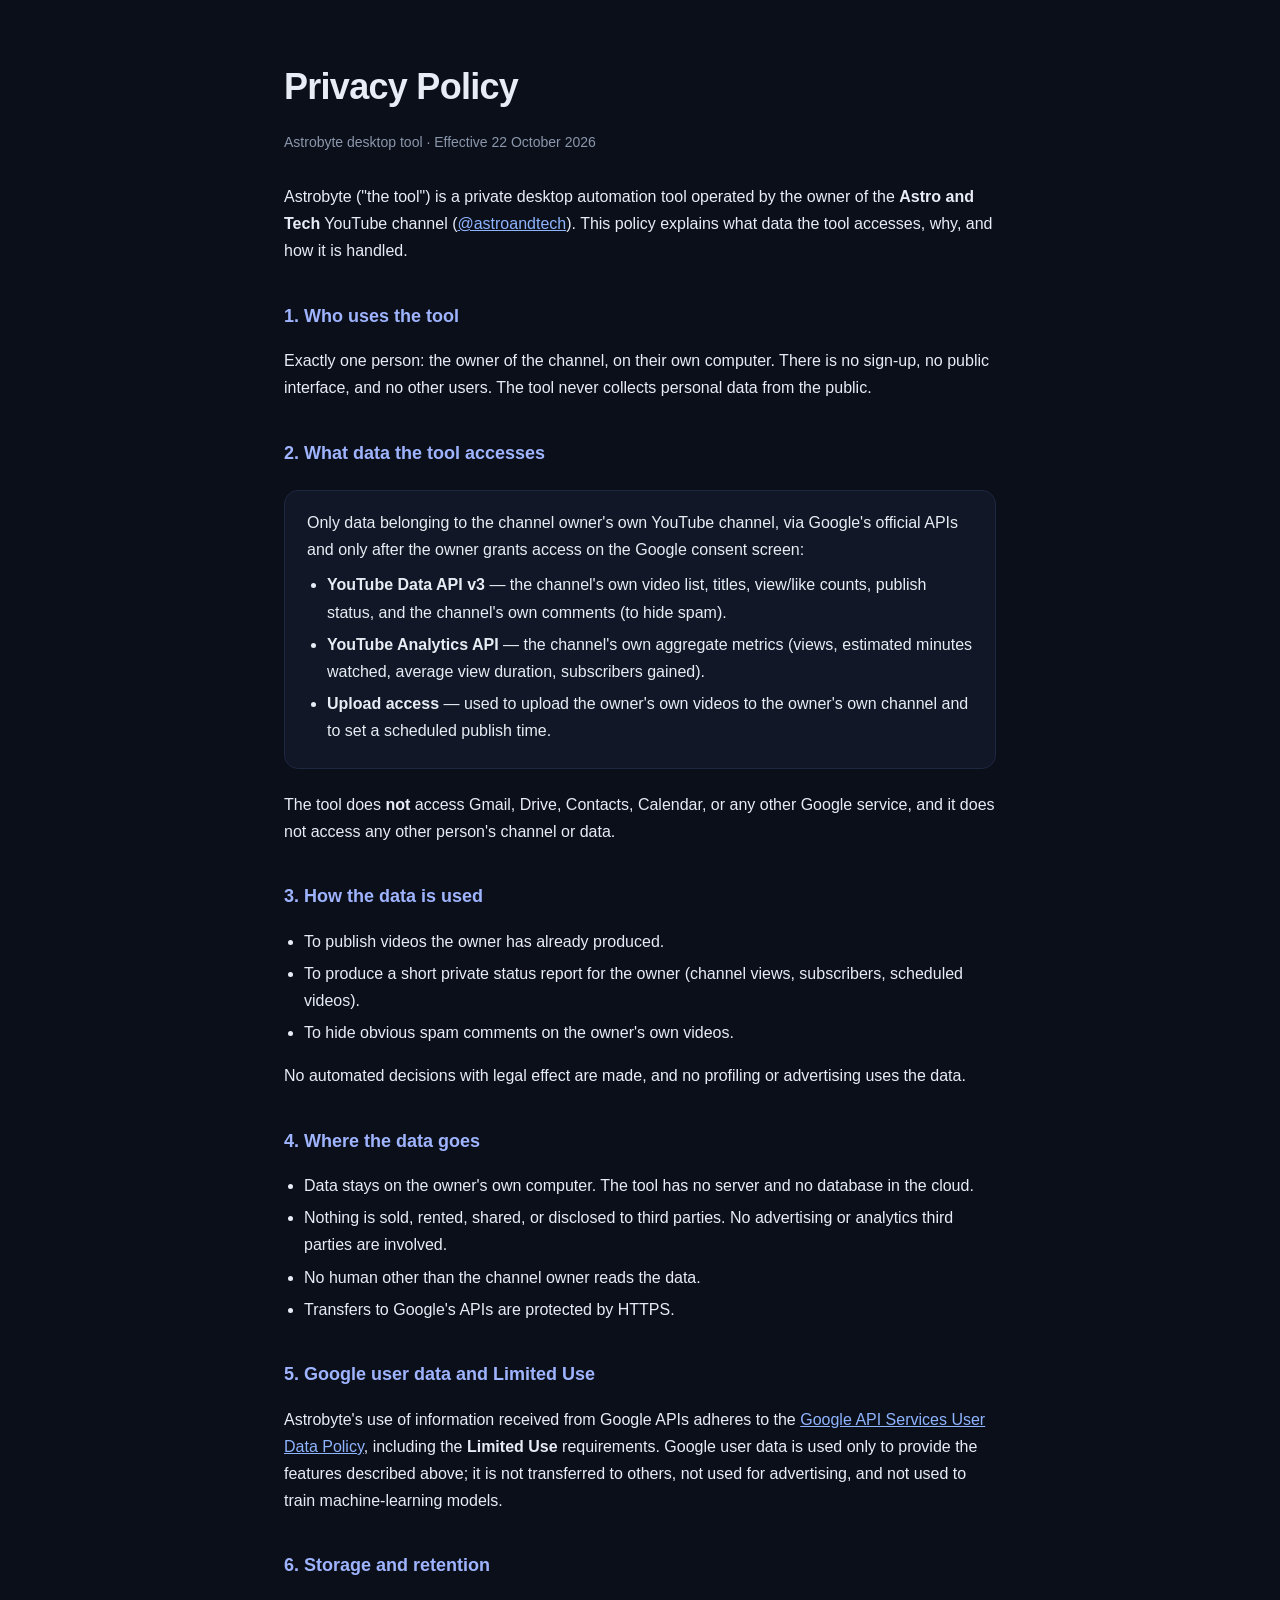
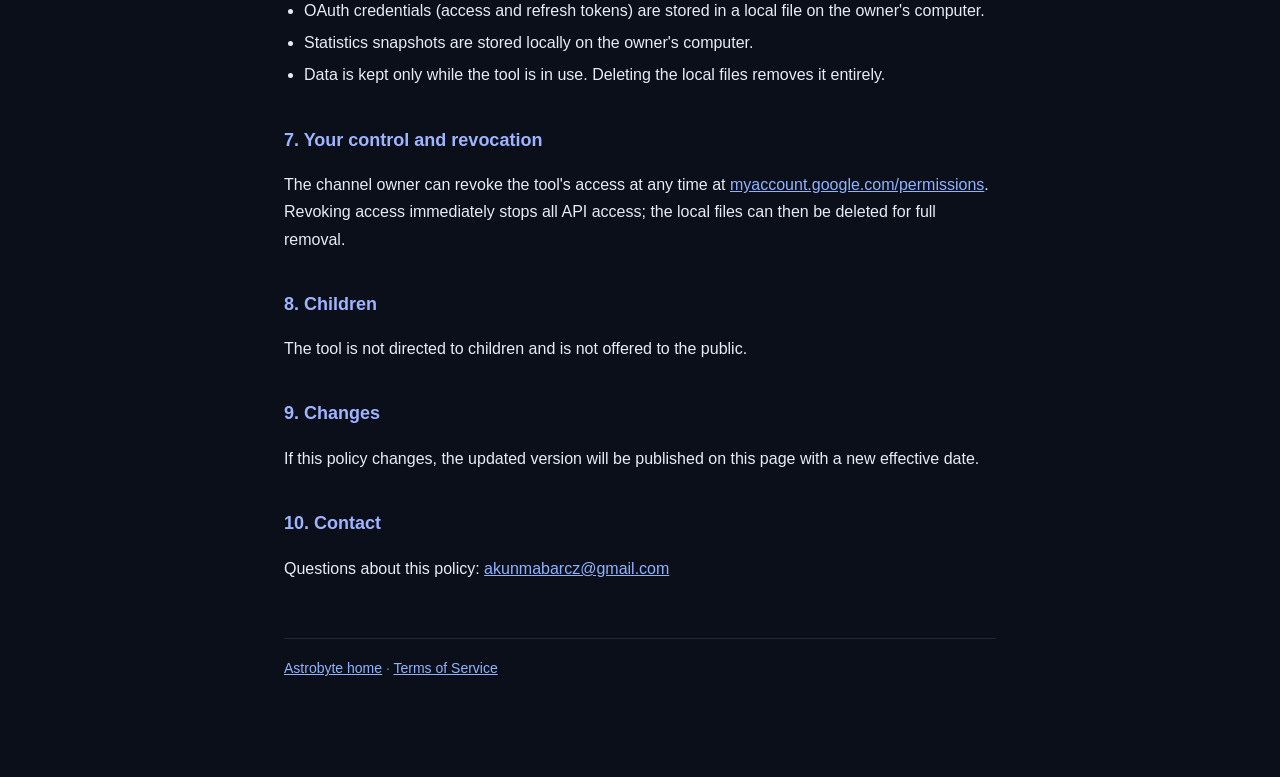
==== privacy.html @ 0652a84f "Astrobyte policy pages: home, privacy policy, terms" ====
<!doctype html>
<html lang="en">
<head>
<meta charset="utf-8">
<meta name="viewport" content="width=device-width,initial-scale=1">
<title>Privacy Policy — Astrobyte</title>
<style>
  :root { color-scheme: dark; }
  * { box-sizing: border-box; }
  body { margin:0; background:#0b0f1a; color:#e8ecf4;
         font:16px/1.7 -apple-system,BlinkMacSystemFont,"Segoe UI",Roboto,Helvetica,Arial,sans-serif; }
  main { max-width:760px; margin:0 auto; padding:56px 24px 96px; }
  h1 { font-size:36px; letter-spacing:-.02em; margin:0 0 6px; }
  h2 { font-size:18px; margin:36px 0 8px; color:#9fb4ff; }
  .sub { color:#8b97ac; font-size:14px; margin-bottom:28px; }
  a { color:#8fb4ff; }
  ul { padding-left:20px; }
  li { margin:5px 0; }
  .card { background:#111726; border:1px solid #1e2740; border-radius:14px; padding:18px 22px; margin:22px 0; }
  footer { margin-top:56px; padding-top:18px; border-top:1px solid #1e2740; color:#7b879c; font-size:14px; }
</style>
</head>
<body>
<main>
  <h1>Privacy Policy</h1>
  <p class="sub">Astrobyte desktop tool · Effective 22 October 2026</p>

  <p>Astrobyte ("the tool") is a private desktop automation tool operated by the owner of the
  <strong>Astro and Tech</strong> YouTube channel (<a href="https://www.youtube.com/@astroandtech">@astroandtech</a>).
  This policy explains what data the tool accesses, why, and how it is handled.</p>

  <h2>1. Who uses the tool</h2>
  <p>Exactly one person: the owner of the channel, on their own computer. There is no sign-up,
  no public interface, and no other users. The tool never collects personal data from the public.</p>

  <h2>2. What data the tool accesses</h2>
  <div class="card">
    <p style="margin:0 0 8px">Only data belonging to the channel owner's own YouTube channel, via
    Google's official APIs and only after the owner grants access on the Google consent screen:</p>
    <ul style="margin:0">
      <li><strong>YouTube Data API v3</strong> — the channel's own video list, titles, view/like counts,
      publish status, and the channel's own comments (to hide spam).</li>
      <li><strong>YouTube Analytics API</strong> — the channel's own aggregate metrics (views, estimated
      minutes watched, average view duration, subscribers gained).</li>
      <li><strong>Upload access</strong> — used to upload the owner's own videos to the owner's own channel
      and to set a scheduled publish time.</li>
    </ul>
  </div>
  <p>The tool does <strong>not</strong> access Gmail, Drive, Contacts, Calendar, or any other Google
  service, and it does not access any other person's channel or data.</p>

  <h2>3. How the data is used</h2>
  <ul>
    <li>To publish videos the owner has already produced.</li>
    <li>To produce a short private status report for the owner (channel views, subscribers, scheduled videos).</li>
    <li>To hide obvious spam comments on the owner's own videos.</li>
  </ul>
  <p>No automated decisions with legal effect are made, and no profiling or advertising uses the data.</p>

  <h2>4. Where the data goes</h2>
  <ul>
    <li>Data stays on the owner's own computer. The tool has no server and no database in the cloud.</li>
    <li>Nothing is sold, rented, shared, or disclosed to third parties. No advertising or analytics
      third parties are involved.</li>
    <li>No human other than the channel owner reads the data.</li>
    <li>Transfers to Google's APIs are protected by HTTPS.</li>
  </ul>

  <h2>5. Google user data and Limited Use</h2>
  <p>Astrobyte's use of information received from Google APIs adheres to the
  <a href="https://developers.google.com/terms/api-services-user-data-policy">Google API Services User
  Data Policy</a>, including the <strong>Limited Use</strong> requirements. Google user data is used only
  to provide the features described above; it is not transferred to others, not used for advertising,
  and not used to train machine-learning models.</p>

  <h2>6. Storage and retention</h2>
  <ul>
    <li>OAuth credentials (access and refresh tokens) are stored in a local file on the owner's computer.</li>
    <li>Statistics snapshots are stored locally on the owner's computer.</li>
    <li>Data is kept only while the tool is in use. Deleting the local files removes it entirely.</li>
  </ul>

  <h2>7. Your control and revocation</h2>
  <p>The channel owner can revoke the tool's access at any time at
  <a href="https://myaccount.google.com/permissions">myaccount.google.com/permissions</a>.
  Revoking access immediately stops all API access; the local files can then be deleted for full removal.</p>

  <h2>8. Children</h2>
  <p>The tool is not directed to children and is not offered to the public.</p>

  <h2>9. Changes</h2>
  <p>If this policy changes, the updated version will be published on this page with a new effective date.</p>

  <h2>10. Contact</h2>
  <p>Questions about this policy: <a href="mailto:akunmabarcz@gmail.com">akunmabarcz@gmail.com</a></p>

  <footer>
    <a href="index.html">Astrobyte home</a> · <a href="terms.html">Terms of Service</a>
  </footer>
</main>
</body>
</html>
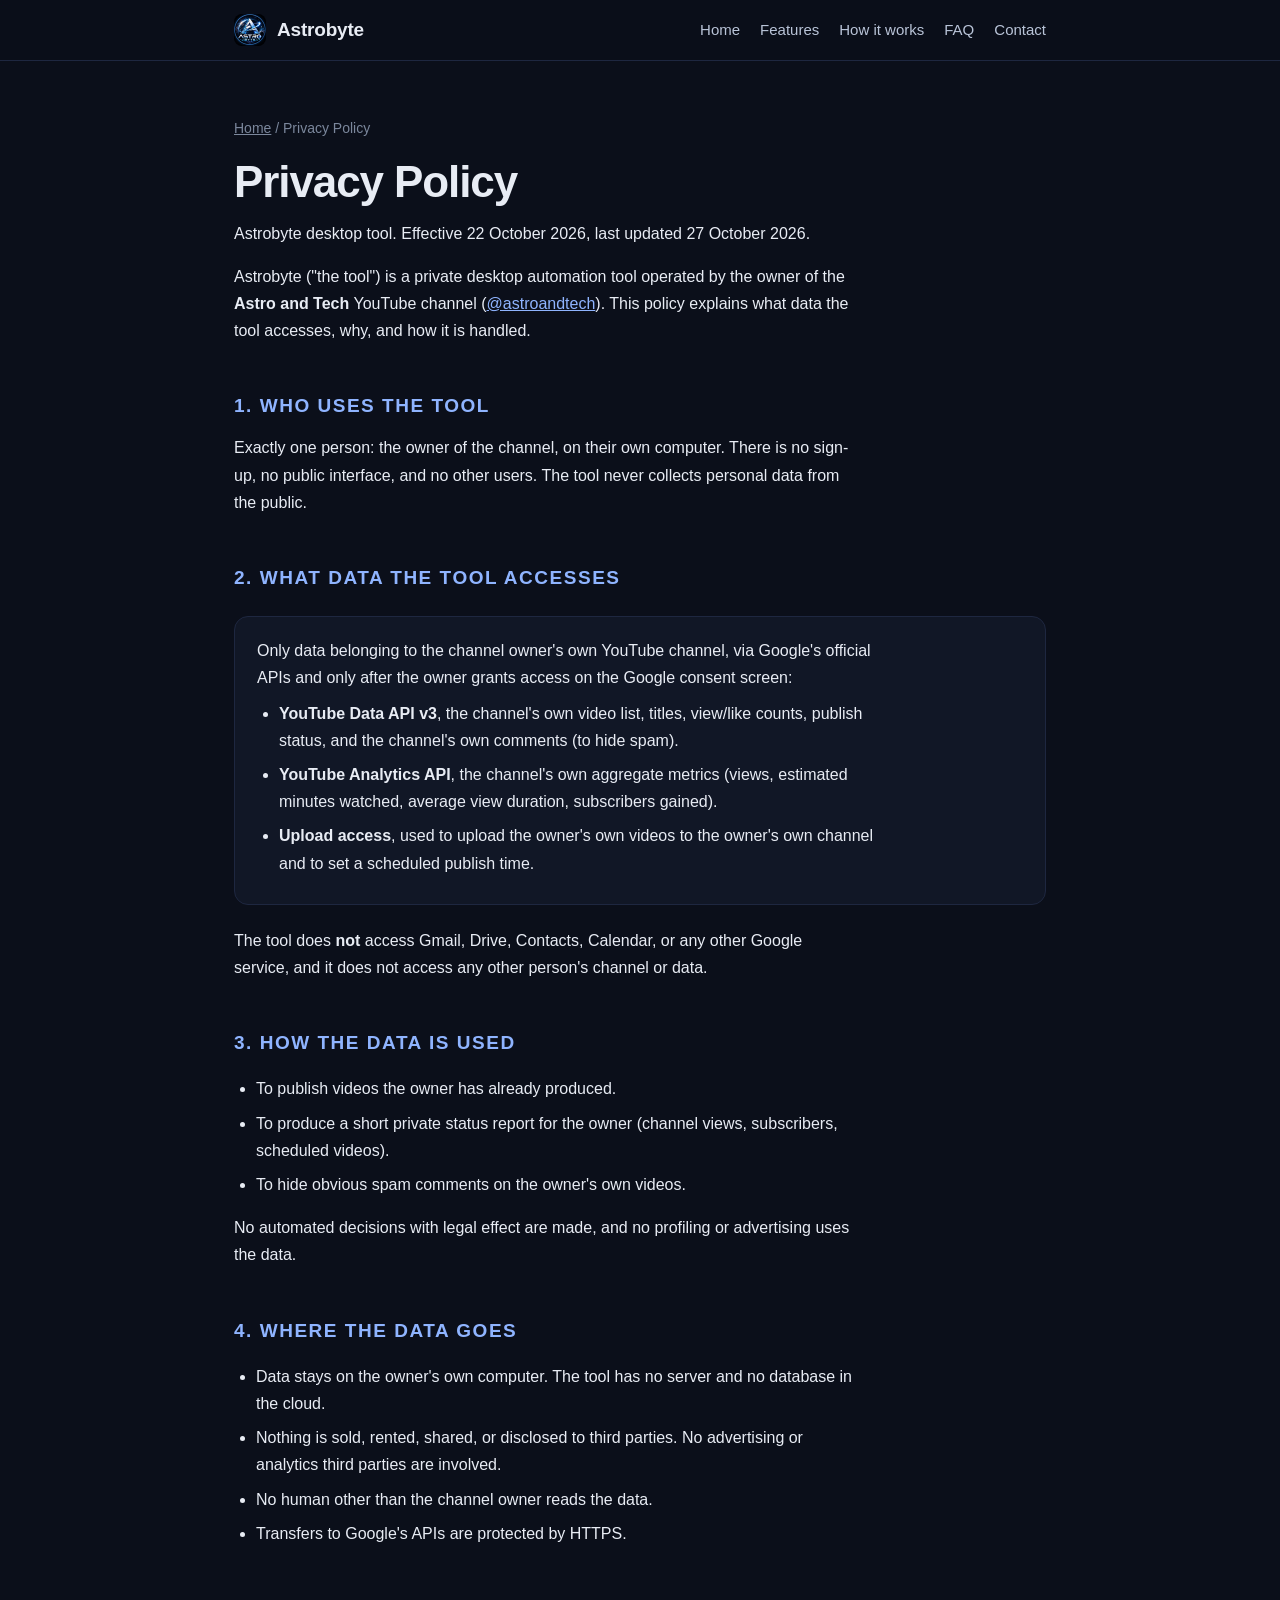
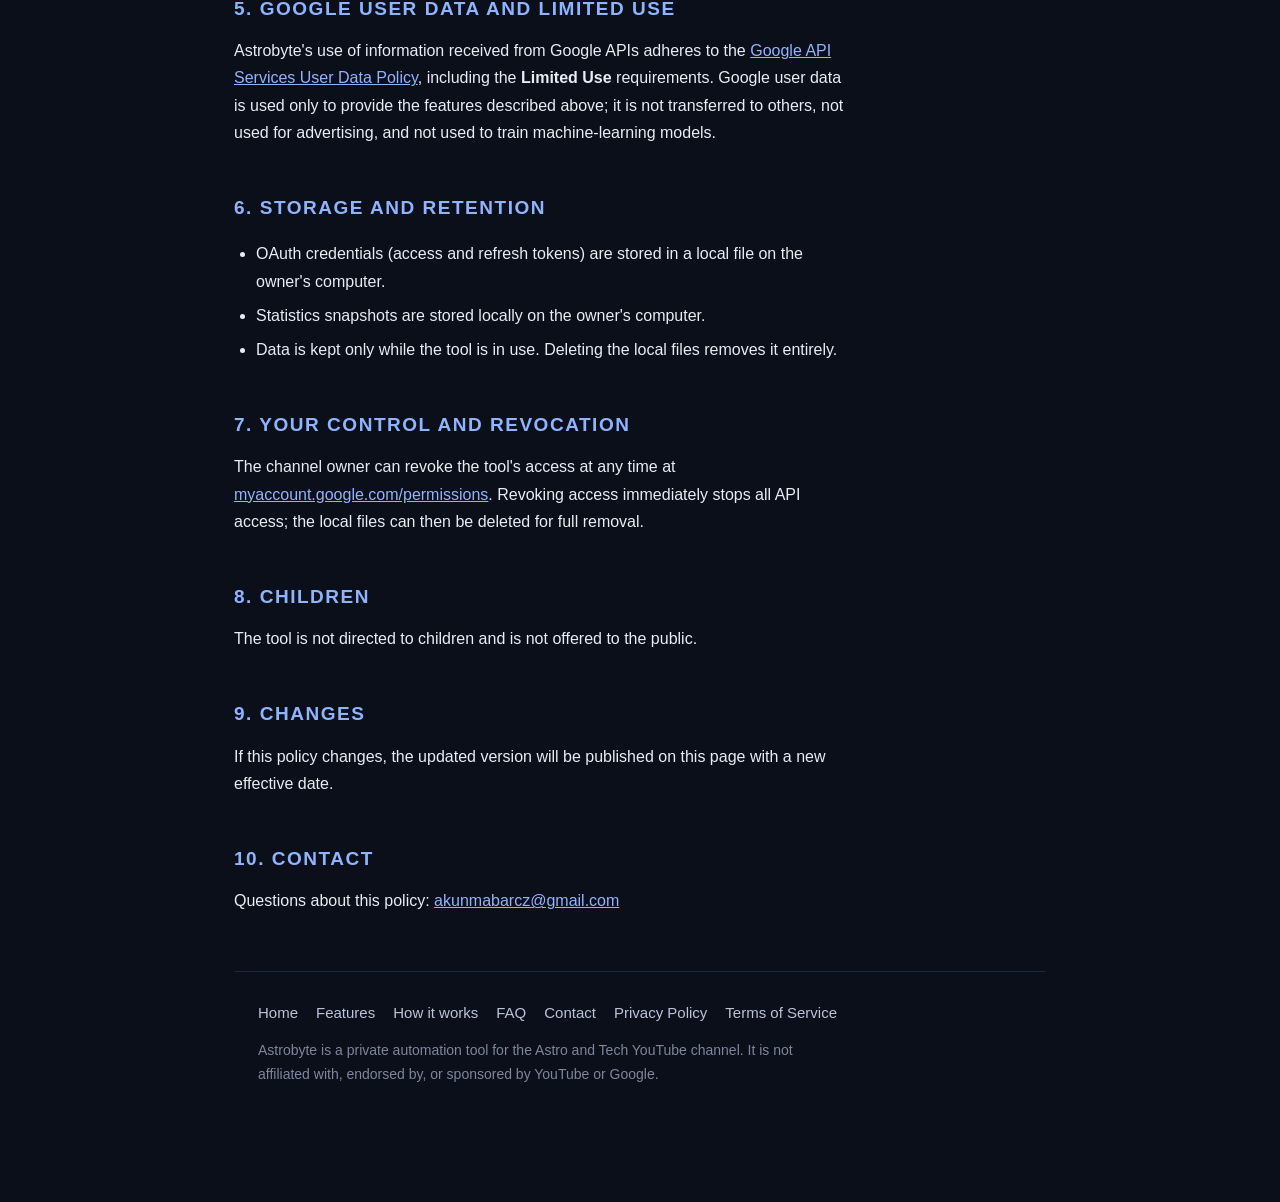
==== commit 6067d049: "Add app icon, favicon and a full site: home, features, how it works, FAQ, contact App review rejecte" ====
--- a/privacy.html
+++ b/privacy.html
@@ -3,27 +3,34 @@
 <head>
 <meta charset="utf-8">
 <meta name="viewport" content="width=device-width,initial-scale=1">
-<title>Privacy Policy — Astrobyte</title>
-<style>
-  :root { color-scheme: dark; }
-  * { box-sizing: border-box; }
-  body { margin:0; background:#0b0f1a; color:#e8ecf4;
-         font:16px/1.7 -apple-system,BlinkMacSystemFont,"Segoe UI",Roboto,Helvetica,Arial,sans-serif; }
-  main { max-width:760px; margin:0 auto; padding:56px 24px 96px; }
-  h1 { font-size:36px; letter-spacing:-.02em; margin:0 0 6px; }
-  h2 { font-size:18px; margin:36px 0 8px; color:#9fb4ff; }
-  .sub { color:#8b97ac; font-size:14px; margin-bottom:28px; }
-  a { color:#8fb4ff; }
-  ul { padding-left:20px; }
-  li { margin:5px 0; }
-  .card { background:#111726; border:1px solid #1e2740; border-radius:14px; padding:18px 22px; margin:22px 0; }
-  footer { margin-top:56px; padding-top:18px; border-top:1px solid #1e2740; color:#7b879c; font-size:14px; }
-</style>
+<title>Privacy Policy · Astrobyte</title>
+<link rel="icon" href="favicon.ico" sizes="any">
+<link rel="icon" type="image/png" sizes="32x32" href="icon-32.png">
+<link rel="icon" type="image/png" sizes="16x16" href="icon-16.png">
+<link rel="apple-touch-icon" href="apple-touch-icon.png">
+<link rel="manifest" href="site.webmanifest">
+<meta name="theme-color" content="#0b0f1a">
+<link rel="stylesheet" href="style.css">
 </head>
 <body>
+
+<header class="topbar">
+  <div class="topbar-inner">
+    <a class="brand" href="index.html"><img src="icon-64.png" alt="Astrobyte app icon" width="32" height="32">Astrobyte</a>
+    <nav>
+      <a href="index.html">Home</a>
+      <a href="features.html">Features</a>
+      <a href="how-it-works.html">How it works</a>
+      <a href="faq.html">FAQ</a>
+      <a href="contact.html">Contact</a>
+    </nav>
+  </div>
+</header>
+
 <main>
+  <p class="breadcrumb"><a href="index.html">Home</a> / Privacy Policy</p>
   <h1>Privacy Policy</h1>
-  <p class="sub">Astrobyte desktop tool · Effective 22 October 2026</p>
+  <p class="lead">Astrobyte desktop tool. Effective 22 October 2026, last updated 27 October 2026.</p>
 
   <p>Astrobyte ("the tool") is a private desktop automation tool operated by the owner of the
   <strong>Astro and Tech</strong> YouTube channel (<a href="https://www.youtube.com/@astroandtech">@astroandtech</a>).
@@ -38,11 +45,11 @@
     <p style="margin:0 0 8px">Only data belonging to the channel owner's own YouTube channel, via
     Google's official APIs and only after the owner grants access on the Google consent screen:</p>
     <ul style="margin:0">
-      <li><strong>YouTube Data API v3</strong> — the channel's own video list, titles, view/like counts,
+      <li><strong>YouTube Data API v3</strong>, the channel's own video list, titles, view/like counts,
       publish status, and the channel's own comments (to hide spam).</li>
-      <li><strong>YouTube Analytics API</strong> — the channel's own aggregate metrics (views, estimated
+      <li><strong>YouTube Analytics API</strong>, the channel's own aggregate metrics (views, estimated
       minutes watched, average view duration, subscribers gained).</li>
-      <li><strong>Upload access</strong> — used to upload the owner's own videos to the owner's own channel
+      <li><strong>Upload access</strong>, used to upload the owner's own videos to the owner's own channel
       and to set a scheduled publish time.</li>
     </ul>
   </div>
@@ -95,7 +102,17 @@
   <p>Questions about this policy: <a href="mailto:akunmabarcz@gmail.com">akunmabarcz@gmail.com</a></p>
 
   <footer>
-    <a href="index.html">Astrobyte home</a> · <a href="terms.html">Terms of Service</a>
+    <nav>
+      <a href="index.html">Home</a>
+      <a href="features.html">Features</a>
+      <a href="how-it-works.html">How it works</a>
+      <a href="faq.html">FAQ</a>
+      <a href="contact.html">Contact</a>
+      <a href="privacy.html">Privacy Policy</a>
+      <a href="terms.html">Terms of Service</a>
+    </nav>
+    <p>Astrobyte is a private automation tool for the Astro and Tech YouTube channel. It is not affiliated
+    with, endorsed by, or sponsored by YouTube or Google.</p>
   </footer>
 </main>
 </body>
--- a/style.css
+++ b/style.css
@@ -0,0 +1,151 @@
+/* Astrobyte — satu lembar gaya untuk seluruh situs.
+   Sengaja satu berkas: supaya semua halaman pasti memakai warna, jarak, dan
+   tipografi yang sama. Halaman yang gayanya berbeda sendiri justru terbaca
+   seperti tambalan, dan itu yang bikin situs tampak belum jadi. */
+
+:root {
+  color-scheme: dark;
+  --bg: #0b0f1a;
+  --panel: #111726;
+  --panel-2: #0e1422;
+  --line: #1e2740;
+  --teks: #e8ecf4;
+  --teks-lembut: #b9c4d8;
+  --teks-redup: #7b879c;
+  --aksen: #8fb4ff;
+  --aksen-kuat: #6fa8ff;
+  --radius: 14px;
+  --lebar: 860px;
+}
+
+* { box-sizing: border-box; }
+
+body {
+  margin: 0;
+  background: var(--bg);
+  color: var(--teks);
+  font: 16px/1.7 -apple-system, BlinkMacSystemFont, "Segoe UI", Roboto, Helvetica, Arial, sans-serif;
+  -webkit-font-smoothing: antialiased;
+}
+
+a { color: var(--aksen); }
+a:hover { color: #b9d0ff; }
+
+/* ---------- kepala ---------- */
+.topbar {
+  border-bottom: 1px solid var(--line);
+  background: rgba(11, 15, 26, .92);
+  position: sticky;
+  top: 0;
+  backdrop-filter: blur(8px);
+  z-index: 10;
+}
+.topbar-inner {
+  max-width: var(--lebar);
+  margin: 0 auto;
+  padding: 14px 24px;
+  display: flex;
+  align-items: center;
+  gap: 14px;
+  flex-wrap: wrap;
+}
+.brand {
+  display: flex;
+  align-items: center;
+  gap: 11px;
+  font-weight: 700;
+  letter-spacing: -.01em;
+  font-size: 19px;
+  color: var(--teks);
+  text-decoration: none;
+}
+.brand img { width: 32px; height: 32px; border-radius: 8px; display: block; }
+nav { margin-left: auto; display: flex; gap: 20px; flex-wrap: wrap; }
+nav a {
+  color: var(--teks-lembut);
+  text-decoration: none;
+  font-size: 15px;
+}
+nav a:hover, nav a[aria-current="page"] { color: #fff; }
+
+/* ---------- isi ---------- */
+main { max-width: var(--lebar); margin: 0 auto; padding: 56px 24px 40px; }
+
+.hero { padding-bottom: 8px; }
+h1 { font-size: 44px; line-height: 1.12; letter-spacing: -.025em; margin: 0 0 14px; }
+.hero p.lead { font-size: 20px; color: var(--teks-lembut); margin: 0 0 24px; max-width: 62ch; }
+
+h2 {
+  font-size: 19px;
+  margin: 46px 0 12px;
+  color: var(--aksen);
+  text-transform: uppercase;
+  letter-spacing: .08em;
+}
+h3 { font-size: 17px; margin: 22px 0 6px; }
+
+p { margin: 0 0 15px; max-width: 70ch; }
+ul, ol { padding-left: 22px; max-width: 70ch; }
+li { margin: 7px 0; }
+
+.badge {
+  display: inline-block;
+  font-size: 12px;
+  letter-spacing: .12em;
+  text-transform: uppercase;
+  color: var(--aksen);
+  border: 1px solid #23304f;
+  border-radius: 999px;
+  padding: 5px 12px;
+  margin-bottom: 20px;
+}
+
+.card {
+  background: var(--panel);
+  border: 1px solid var(--line);
+  border-radius: var(--radius);
+  padding: 20px 22px;
+  margin: 22px 0;
+}
+.card p:last-child { margin-bottom: 0; }
+
+.grid {
+  display: grid;
+  grid-template-columns: repeat(auto-fit, minmax(240px, 1fr));
+  gap: 16px;
+  margin: 22px 0;
+}
+.grid .card { margin: 0; }
+.grid h3 { margin-top: 0; }
+
+table { border-collapse: collapse; width: 100%; margin: 20px 0; font-size: 15px; }
+th, td { text-align: left; padding: 10px 12px; border-bottom: 1px solid var(--line); vertical-align: top; }
+th { color: var(--aksen); font-weight: 600; }
+
+.breadcrumb { color: var(--teks-redup); font-size: 14px; margin-bottom: 16px; }
+.breadcrumb a { color: var(--teks-redup); }
+
+.note {
+  border-left: 3px solid var(--aksen-kuat);
+  padding: 4px 0 4px 16px;
+  color: var(--teks-lembut);
+  margin: 22px 0;
+}
+
+/* ---------- kaki ---------- */
+footer {
+  border-top: 1px solid var(--line);
+  margin-top: 56px;
+  padding: 28px 24px 60px;
+  color: var(--teks-redup);
+  font-size: 14px;
+}
+.footer-inner { max-width: var(--lebar); margin: 0 auto; }
+footer nav { margin: 0 0 14px; gap: 18px; }
+footer a { color: var(--teks-lembut); }
+
+@media (max-width: 600px) {
+  h1 { font-size: 32px; }
+  main { padding-top: 36px; }
+  nav { width: 100%; margin-left: 0; gap: 14px; }
+}
